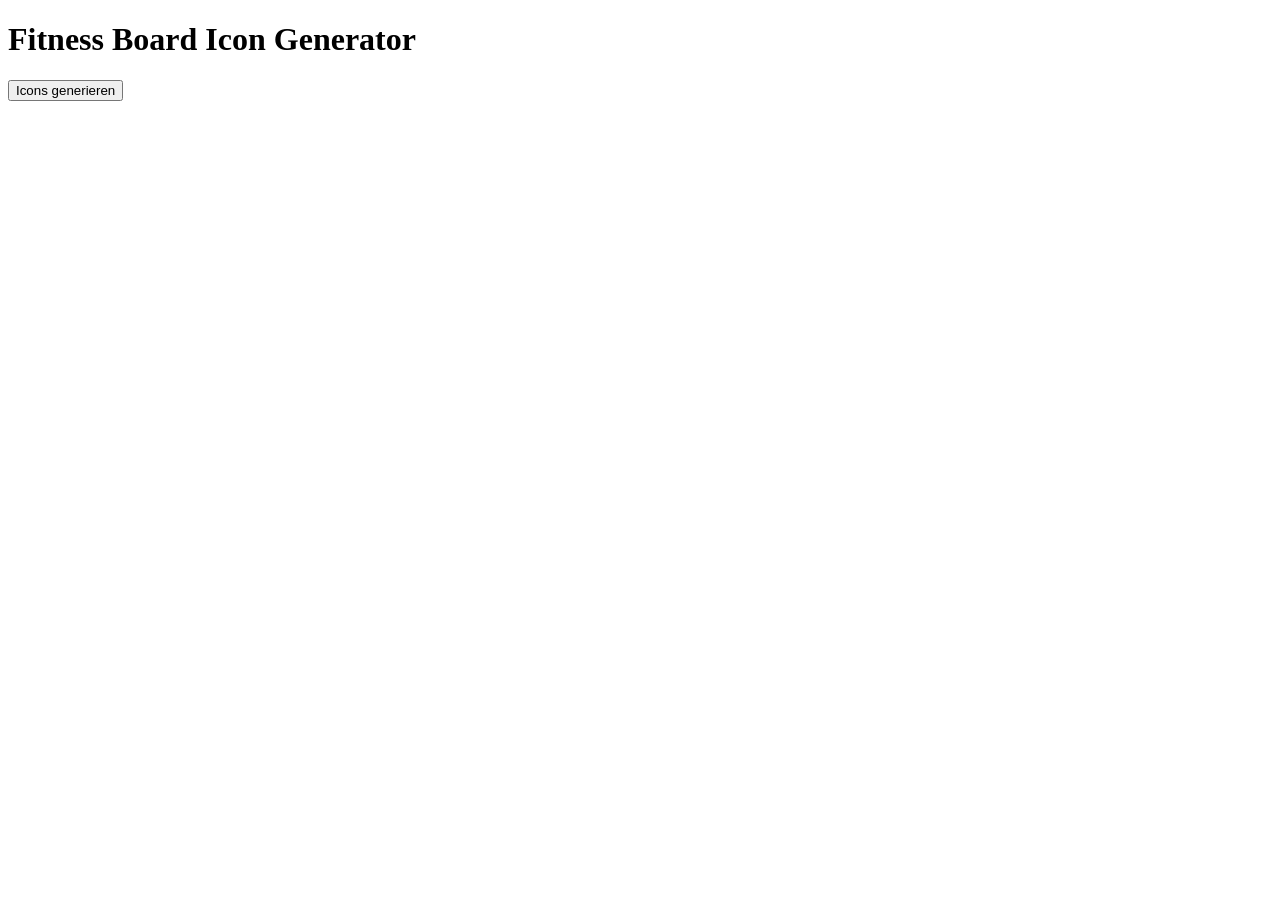
==== icons/icons.html @ 7b278b67 "localeSpeicherung" ====
<!DOCTYPE html>
<html>
<head>
    <title>Icon Generator</title>
</head>
<body>
<h1>Fitness Board Icon Generator</h1>
<button onclick="generateIcons()">Icons generieren</button>
<div id="output"></div>

<script>
    function generateIcons() {
        const sizes = [72, 96, 128, 144, 152, 192, 384, 512];
        const output = document.getElementById('output');
        output.innerHTML = '';

        sizes.forEach(size => {
            const canvas = document.createElement('canvas');
            canvas.width = size;
            canvas.height = size;
            const ctx = canvas.getContext('2d');

            // Hintergrund
            ctx.fillStyle = '#0f3460';
            ctx.fillRect(0, 0, size, size);

            // Icon-Text
            ctx.fillStyle = '#ffffff';
            ctx.font = `bold ${size * 0.4}px Arial`;
            ctx.textAlign = 'center';
            ctx.textBaseline = 'middle';
            ctx.fillText('💪', size / 2, size / 2);

            // Download-Link
            canvas.toBlob(blob => {
                const url = URL.createObjectURL(blob);
                const a = document.createElement('a');
                a.href = url;
                a.download = `icon-${size}.png`;
                a.textContent = `Download icon-${size}.png`;
                a.style.display = 'block';
                a.style.margin = '10px';
                output.appendChild(a);
            });
        });
    }
</script>
</body>
</html>
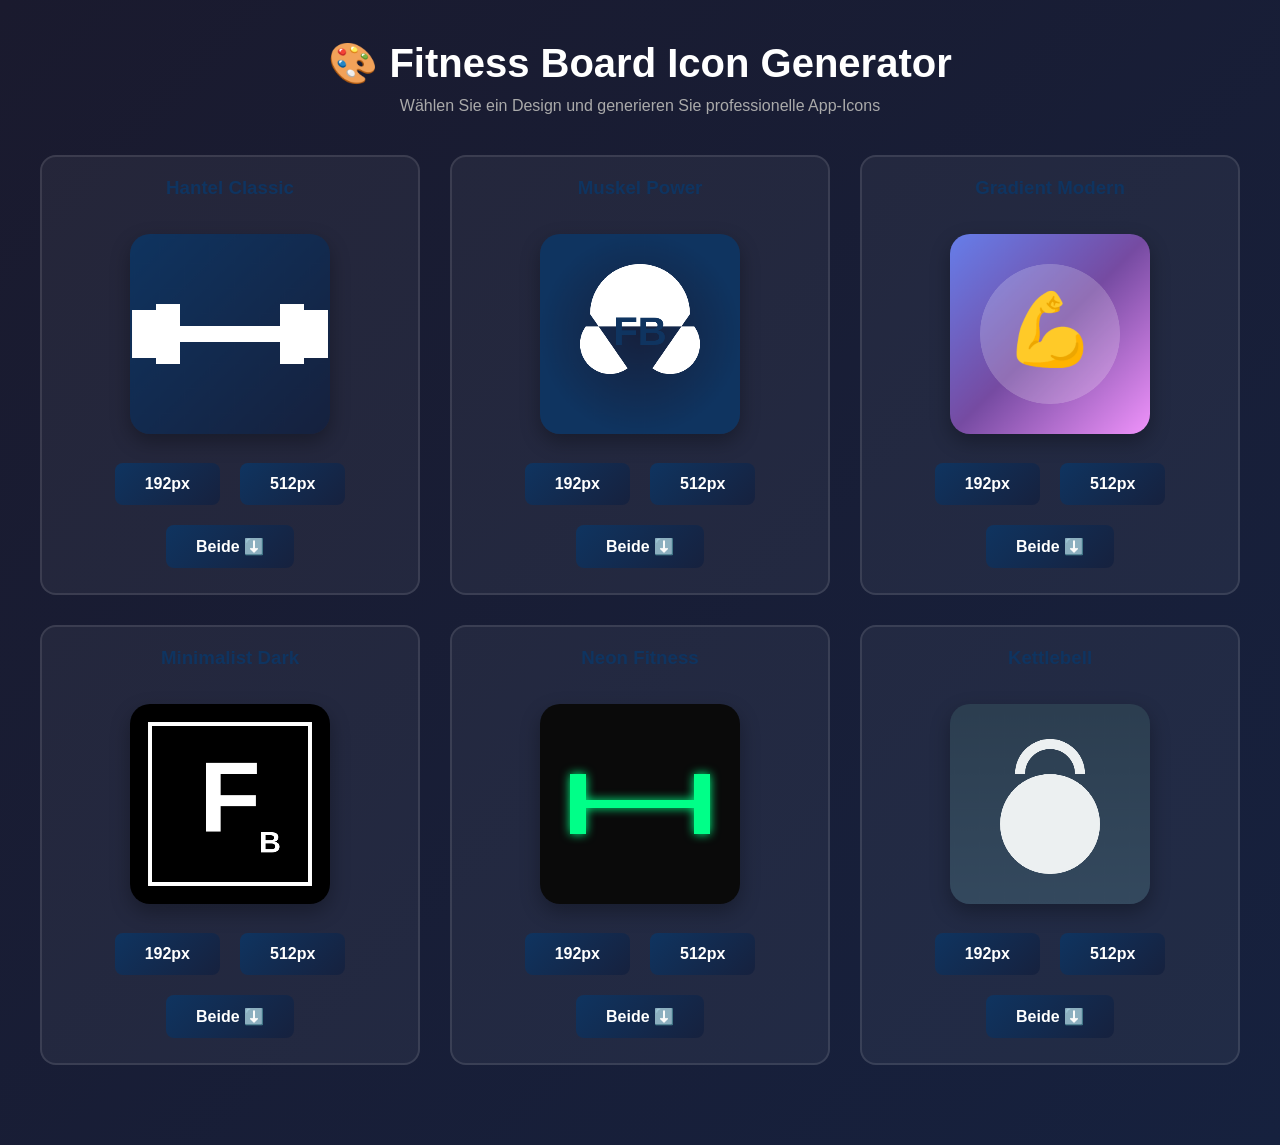
==== commit 84571739: "icons" ====
--- a/icons/icons.html
+++ b/icons/icons.html
@@ -1,47 +1,379 @@
 <!DOCTYPE html>
 <html>
 <head>
-    <title>Icon Generator</title>
+    <meta charset="UTF-8">
+    <title>Fitness Board Icon Generator</title>
+    <style>
+        * {
+            margin: 0;
+            padding: 0;
+            box-sizing: border-box;
+        }
+
+        body {
+            font-family: -apple-system, BlinkMacSystemFont, 'Segoe UI', Arial, sans-serif;
+            background: linear-gradient(135deg, #1a1a2e 0%, #16213e 100%);
+            color: white;
+            min-height: 100vh;
+            padding: 40px 20px;
+        }
+
+        .container {
+            max-width: 1200px;
+            margin: 0 auto;
+        }
+
+        h1 {
+            text-align: center;
+            margin-bottom: 10px;
+            font-size: 2.5rem;
+        }
+
+        .subtitle {
+            text-align: center;
+            color: #aaa;
+            margin-bottom: 40px;
+        }
+
+        .designs {
+            display: grid;
+            grid-template-columns: repeat(auto-fit, minmax(280px, 1fr));
+            gap: 30px;
+            margin-bottom: 40px;
+        }
+
+        .design-card {
+            background: rgba(255, 255, 255, 0.05);
+            border: 2px solid rgba(255, 255, 255, 0.1);
+            border-radius: 16px;
+            padding: 20px;
+            text-align: center;
+            transition: all 0.3s ease;
+        }
+
+        .design-card:hover {
+            transform: translateY(-5px);
+            border-color: #0f3460;
+            box-shadow: 0 10px 30px rgba(15, 52, 96, 0.3);
+        }
+
+        .design-card h3 {
+            margin-bottom: 15px;
+            color: #0f3460;
+        }
+
+        .preview-canvas {
+            width: 200px;
+            height: 200px;
+            margin: 20px auto;
+            border-radius: 20px;
+            box-shadow: 0 8px 20px rgba(0, 0, 0, 0.3);
+        }
+
+        .btn {
+            background: linear-gradient(135deg, #0f3460 0%, #16213e 100%);
+            color: white;
+            border: none;
+            padding: 12px 30px;
+            font-size: 16px;
+            font-weight: 600;
+            cursor: pointer;
+            border-radius: 8px;
+            margin: 5px;
+            transition: all 0.3s ease;
+        }
+
+        .btn:hover {
+            transform: scale(1.05);
+            box-shadow: 0 5px 15px rgba(15, 52, 96, 0.4);
+        }
+
+        .btn-group {
+            display: flex;
+            gap: 10px;
+            justify-content: center;
+            flex-wrap: wrap;
+        }
+
+        .success {
+            background: #27ae60;
+            padding: 15px;
+            border-radius: 8px;
+            margin-top: 20px;
+            text-align: center;
+            display: none;
+        }
+    </style>
 </head>
 <body>
-<h1>Fitness Board Icon Generator</h1>
-<button onclick="generateIcons()">Icons generieren</button>
-<div id="output"></div>
+<div class="container">
+    <h1>🎨 Fitness Board Icon Generator</h1>
+    <p class="subtitle">Wählen Sie ein Design und generieren Sie professionelle App-Icons</p>
+
+    <div class="designs" id="designs"></div>
+
+    <div class="success" id="success">
+        ✅ Icons erfolgreich generiert! Speichern Sie sie im <code>icons/</code> Ordner.
+    </div>
+</div>
 
 <script>
-    function generateIcons() {
-        const sizes = [72, 96, 128, 144, 152, 192, 384, 512];
-        const output = document.getElementById('output');
-        output.innerHTML = '';
-
-        sizes.forEach(size => {
-            const canvas = document.createElement('canvas');
-            canvas.width = size;
-            canvas.height = size;
-            const ctx = canvas.getContext('2d');
-
-            // Hintergrund
-            ctx.fillStyle = '#0f3460';
-            ctx.fillRect(0, 0, size, size);
-
-            // Icon-Text
-            ctx.fillStyle = '#ffffff';
-            ctx.font = `bold ${size * 0.4}px Arial`;
-            ctx.textAlign = 'center';
-            ctx.textBaseline = 'middle';
-            ctx.fillText('💪', size / 2, size / 2);
-
-            // Download-Link
-            canvas.toBlob(blob => {
-                const url = URL.createObjectURL(blob);
-                const a = document.createElement('a');
-                a.href = url;
-                a.download = `icon-${size}.png`;
-                a.textContent = `Download icon-${size}.png`;
-                a.style.display = 'block';
-                a.style.margin = '10px';
-                output.appendChild(a);
-            });
+    const designs = [
+        {
+            name: 'Hantel Classic',
+            id: 'dumbbell',
+            draw: (ctx, size) => {
+                // Gradient Hintergrund
+                const gradient = ctx.createLinearGradient(0, 0, size, size);
+                gradient.addColorStop(0, '#0f3460');
+                gradient.addColorStop(1, '#16213e');
+                ctx.fillStyle = gradient;
+                ctx.fillRect(0, 0, size, size);
+
+                // Hantel zeichnen
+                const centerX = size / 2;
+                const centerY = size / 2;
+                const barWidth = size * 0.5;
+                const barHeight = size * 0.08;
+                const plateWidth = size * 0.12;
+                const plateHeight = size * 0.3;
+
+                ctx.fillStyle = '#ffffff';
+
+                // Stange
+                ctx.fillRect(centerX - barWidth/2, centerY - barHeight/2, barWidth, barHeight);
+
+                // Gewichtsscheiben links
+                ctx.fillRect(centerX - barWidth/2 - plateWidth, centerY - plateHeight/2, plateWidth, plateHeight);
+                ctx.fillRect(centerX - barWidth/2 - plateWidth*2, centerY - plateHeight*0.8/2, plateWidth, plateHeight*0.8);
+
+                // Gewichtsscheiben rechts
+                ctx.fillRect(centerX + barWidth/2, centerY - plateHeight/2, plateWidth, plateHeight);
+                ctx.fillRect(centerX + barWidth/2 + plateWidth, centerY - plateHeight*0.8/2, plateWidth, plateHeight*0.8);
+            }
+        },
+        {
+            name: 'Muskel Power',
+            id: 'muscle',
+            draw: (ctx, size) => {
+                // Gradient Hintergrund
+                const gradient = ctx.createRadialGradient(size/2, size/2, 0, size/2, size/2, size/2);
+                gradient.addColorStop(0, '#16213e');
+                gradient.addColorStop(1, '#0f3460');
+                ctx.fillStyle = gradient;
+                ctx.fillRect(0, 0, size, size);
+
+                // Bizeps-Form
+                ctx.fillStyle = '#ffffff';
+                ctx.beginPath();
+
+                const centerX = size / 2;
+                const centerY = size / 2;
+                const armWidth = size * 0.6;
+
+                // Arm-Kontur (vereinfacht)
+                ctx.arc(centerX, centerY - size*0.1, size*0.25, 0, Math.PI, true);
+                ctx.arc(centerX - size*0.15, centerY + size*0.05, size*0.15, Math.PI*0.3, Math.PI*1.2);
+                ctx.arc(centerX + size*0.15, centerY + size*0.05, size*0.15, Math.PI*1.8, Math.PI*2.7);
+
+                ctx.fill();
+
+                // "FB" Text
+                ctx.fillStyle = '#0f3460';
+                ctx.font = `bold ${size * 0.2}px Arial`;
+                ctx.textAlign = 'center';
+                ctx.textBaseline = 'middle';
+                ctx.fillText('FB', centerX, centerY);
+            }
+        },
+        {
+            name: 'Gradient Modern',
+            id: 'gradient',
+            draw: (ctx, size) => {
+                // Moderner Gradient
+                const gradient = ctx.createLinearGradient(0, 0, size, size);
+                gradient.addColorStop(0, '#667eea');
+                gradient.addColorStop(0.5, '#764ba2');
+                gradient.addColorStop(1, '#f093fb');
+                ctx.fillStyle = gradient;
+                ctx.fillRect(0, 0, size, size);
+
+                // Weißer Kreis
+                ctx.fillStyle = 'rgba(255, 255, 255, 0.2)';
+                ctx.beginPath();
+                ctx.arc(size/2, size/2, size*0.35, 0, Math.PI*2);
+                ctx.fill();
+
+                // Icon-Text
+                ctx.fillStyle = '#ffffff';
+                ctx.font = `bold ${size * 0.35}px Arial`;
+                ctx.textAlign = 'center';
+                ctx.textBaseline = 'middle';
+                ctx.fillText('💪', size/2, size/2);
+            }
+        },
+        {
+            name: 'Minimalist Dark',
+            id: 'minimal',
+            draw: (ctx, size) => {
+                // Schwarzer Hintergrund
+                ctx.fillStyle = '#000000';
+                ctx.fillRect(0, 0, size, size);
+
+                // Weißer Rahmen
+                ctx.strokeStyle = '#ffffff';
+                ctx.lineWidth = size * 0.02;
+                ctx.strokeRect(size*0.1, size*0.1, size*0.8, size*0.8);
+
+                // "F" Logo
+                ctx.fillStyle = '#ffffff';
+                ctx.font = `bold ${size * 0.5}px Arial`;
+                ctx.textAlign = 'center';
+                ctx.textBaseline = 'middle';
+                ctx.fillText('F', size/2, size/2);
+
+                // Kleines "B"
+                ctx.font = `bold ${size * 0.15}px Arial`;
+                ctx.fillText('B', size*0.7, size*0.7);
+            }
+        },
+        {
+            name: 'Neon Fitness',
+            id: 'neon',
+            draw: (ctx, size) => {
+                // Dunkler Hintergrund
+                ctx.fillStyle = '#0a0a0a';
+                ctx.fillRect(0, 0, size, size);
+
+                // Neon-Glow Effekt
+                ctx.shadowBlur = size * 0.05;
+                ctx.shadowColor = '#00ff88';
+
+                // Hantel in Neon
+                const centerX = size / 2;
+                const centerY = size / 2;
+
+                ctx.strokeStyle = '#00ff88';
+                ctx.lineWidth = size * 0.04;
+                ctx.lineCap = 'round';
+
+                // Stange
+                ctx.beginPath();
+                ctx.moveTo(centerX - size*0.3, centerY);
+                ctx.lineTo(centerX + size*0.3, centerY);
+                ctx.stroke();
+
+                // Gewichte
+                ctx.fillStyle = '#00ff88';
+                ctx.fillRect(centerX - size*0.35, centerY - size*0.15, size*0.08, size*0.3);
+                ctx.fillRect(centerX + size*0.27, centerY - size*0.15, size*0.08, size*0.3);
+
+                ctx.shadowBlur = 0;
+            }
+        },
+        {
+            name: 'Kettlebell',
+            id: 'kettlebell',
+            draw: (ctx, size) => {
+                // Gradient Hintergrund
+                const gradient = ctx.createLinearGradient(0, 0, 0, size);
+                gradient.addColorStop(0, '#2c3e50');
+                gradient.addColorStop(1, '#34495e');
+                ctx.fillStyle = gradient;
+                ctx.fillRect(0, 0, size, size);
+
+                const centerX = size / 2;
+                const centerY = size / 2;
+
+                ctx.fillStyle = '#ecf0f1';
+
+                // Griff
+                ctx.beginPath();
+                ctx.arc(centerX, centerY - size*0.15, size*0.15, Math.PI, 0, false);
+                ctx.lineWidth = size * 0.05;
+                ctx.strokeStyle = '#ecf0f1';
+                ctx.stroke();
+
+                // Kugel
+                ctx.beginPath();
+                ctx.arc(centerX, centerY + size*0.1, size*0.25, 0, Math.PI*2);
+                ctx.fill();
+            }
+        }
+    ];
+
+    // Designs rendern
+    const designsContainer = document.getElementById('designs');
+
+    designs.forEach(design => {
+        const card = document.createElement('div');
+        card.className = 'design-card';
+
+        const title = document.createElement('h3');
+        title.textContent = design.name;
+
+        const canvas = document.createElement('canvas');
+        canvas.width = 512;
+        canvas.height = 512;
+        canvas.className = 'preview-canvas';
+
+        const ctx = canvas.getContext('2d');
+        design.draw(ctx, 512);
+
+        const btnGroup = document.createElement('div');
+        btnGroup.className = 'btn-group';
+
+        const btn192 = document.createElement('button');
+        btn192.className = 'btn';
+        btn192.textContent = '192px';
+        btn192.onclick = () => downloadIcon(design, 192);
+
+        const btn512 = document.createElement('button');
+        btn512.className = 'btn';
+        btn512.textContent = '512px';
+        btn512.onclick = () => downloadIcon(design, 512);
+
+        const btnBoth = document.createElement('button');
+        btnBoth.className = 'btn';
+        btnBoth.textContent = 'Beide ⬇️';
+        btnBoth.onclick = () => {
+            downloadIcon(design, 192);
+            setTimeout(() => downloadIcon(design, 512), 500);
+        };
+
+        btnGroup.appendChild(btn192);
+        btnGroup.appendChild(btn512);
+        btnGroup.appendChild(btnBoth);
+
+        card.appendChild(title);
+        card.appendChild(canvas);
+        card.appendChild(btnGroup);
+
+        designsContainer.appendChild(card);
+    });
+
+    function downloadIcon(design, size) {
+        const canvas = document.createElement('canvas');
+        canvas.width = size;
+        canvas.height = size;
+        const ctx = canvas.getContext('2d');
+
+        design.draw(ctx, size);
+
+        canvas.toBlob(blob => {
+            const url = URL.createObjectURL(blob);
+            const a = document.createElement('a');
+            a.href = url;
+            a.download = `icon-${size}.png`;
+            a.click();
+            URL.revokeObjectURL(url);
+
+            // Success-Nachricht
+            const success = document.getElementById('success');
+            success.style.display = 'block';
+            setTimeout(() => {
+                success.style.display = 'none';
+            }, 3000);
         });
     }
 </script>
